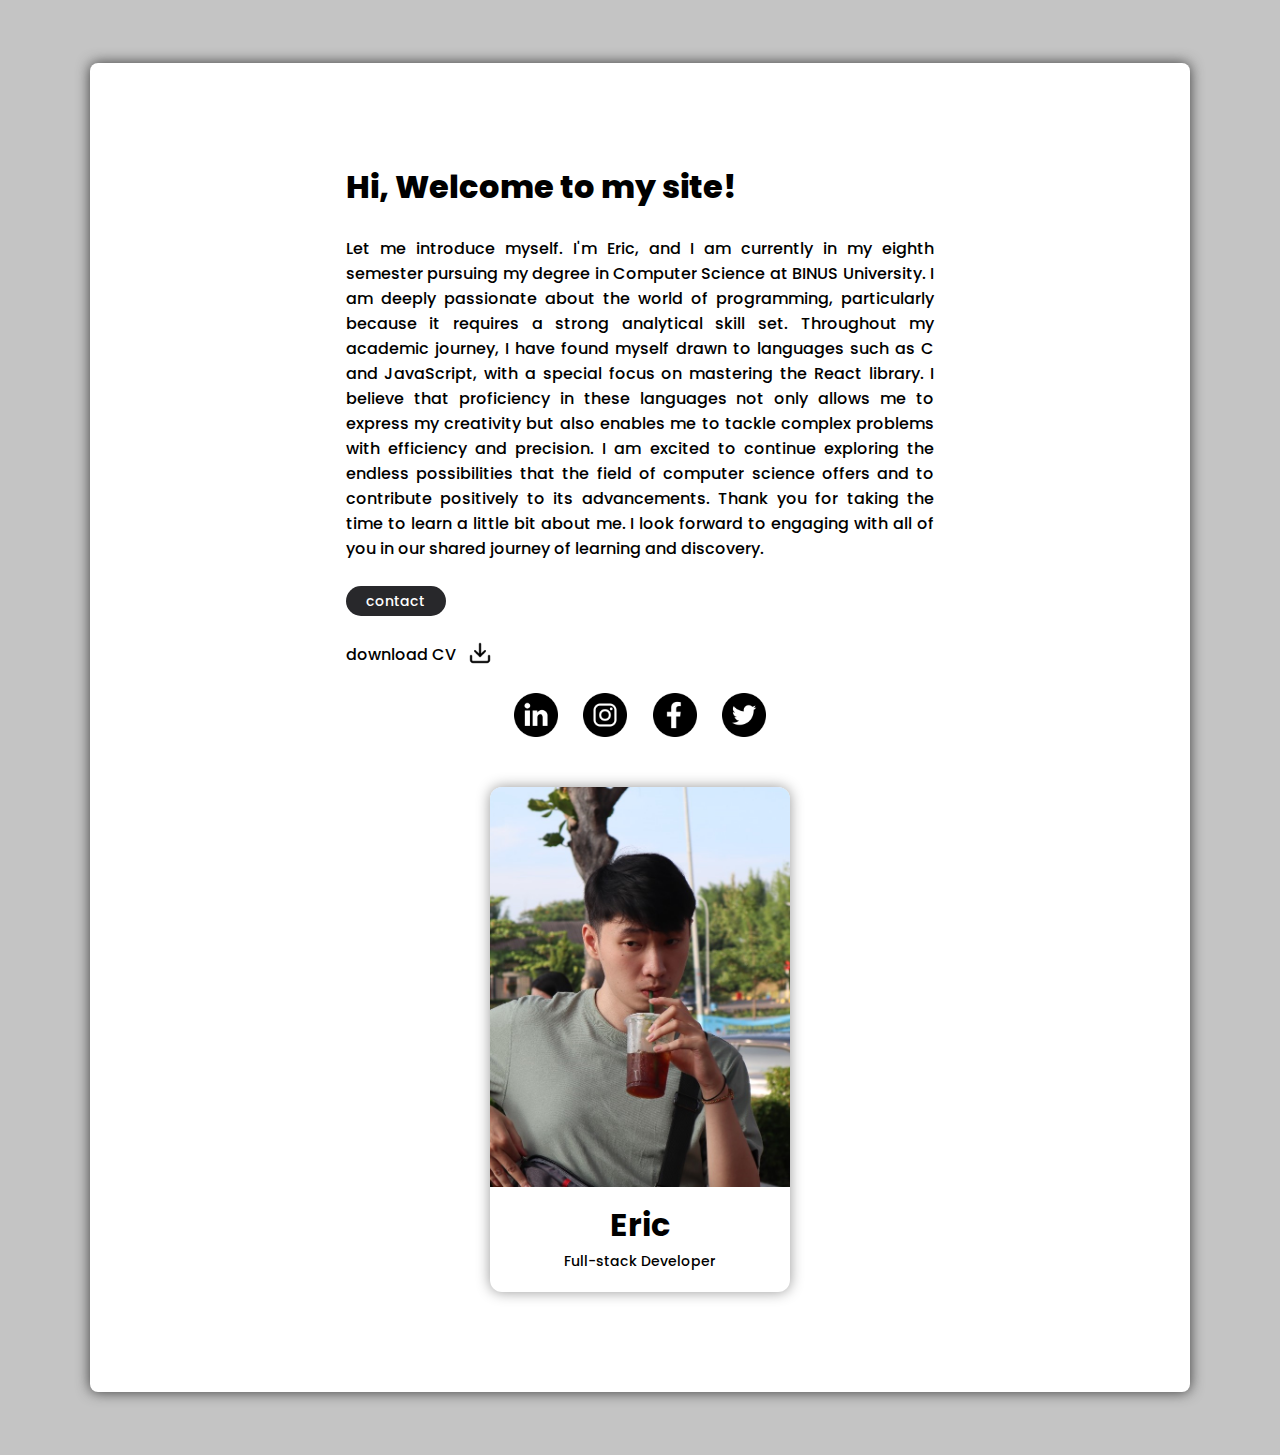
==== index.html @ e8d2fe35 "first commit" ====
<!DOCTYPE html>
<html lang="en">
<head>
    <meta charset="UTF-8">
    <meta name="viewport" content="width=device-width, initial-scale=1.0">
    <title>Web Portofolio</title>
    <link rel="icon" href="../assets/logo/dumbwaysIcon.png">
    <link rel="stylesheet" href="css/style.css">
    <link href="https://fonts.googleapis.com/css2?family=Poppins:ital,wght@0,100;0,200;0,300;0,400;0,500;0,600;0,700;0,800;0,900;1,100;1,200;1,300;1,400;1,500;1,600;1,700;1,800;1,900&display=swap" rel="stylesheet">
</head>
<body>
    <div class="cardBox">
        <div class="cardContent1">
            <h1>Hi, Welcome to my site!</h1>
            <p>Let me introduce myself. I'm Eric, and I am currently in my eighth semester pursuing my degree in Computer Science at BINUS University. I am deeply passionate about the world of programming, particularly because it requires a strong analytical skill set. Throughout my academic journey, I have found myself drawn to languages such as C and JavaScript, with a special focus on mastering the React library. I believe that proficiency in these languages not only allows me to express my creativity but also enables me to tackle complex problems with efficiency and precision. I am excited to continue exploring the endless possibilities that the field of computer science offers and to contribute positively to its advancements. Thank you for taking the time to learn a little bit about me. I look forward to engaging with all of you in our shared journey of learning and discovery. </p>
            <button class="contact">
                contact
            </button>
            <br/>
            <div class="downloadCV">
                <div class="dcvCont">
                    <a class="dcvText" href="../assets/docs/ERIC - CV.pdf" download>download CV</a>
                </div>
                <div class="dcvCont">
                    <a href="../assets/docs/ERIC - CV.pdf" download>
                        <img class="dcvImg" src="../assets/icons/iconDownload.png" alt="">
                    </a>
                </div>
            </div>
        </div>

        <div class="sosmedLogo">
            <a href="https://www.linkedin.com/feed/" target="_blank"><img src="../assets/icons/linkedin.png" alt=""></a>
            <a class="marginLeftSosmed" href="https://www.instagram.com/" target="_blank"><img src="../assets/icons/instagram.png" alt=""></a>
            <a class="marginLeftSosmed" href="https://www.facebook.com/" target="_blank"><img src="../assets/icons/facebook.png" alt=""></a>
            <a class="marginLeftSosmed" href="https://twitter.com/" target="_blank"><img src="../assets/icons/twitter.png" alt=""></a>
        </div>

        <div class="profileCard">
            <div class="pfCard">
                <img style="width: 300px; border-top-left-radius: 12px; border-top-right-radius: 12px;" src="../assets/image/selfPic.jpg" alt="">
                <h1>Eric</h1>
                <p>Full-stack Developer</p>
            </div>
        </div>
    </div>
</body>
</html>
---- css/style.css ----
*{
    margin: 0;
    padding: 0;
}

body {
    background-color: #C4C4C4;
}

.cardBox {
    background-color: white;
    margin: 7vh 7vw;
    padding: 100px 20vw;
    border-radius: 8px;
    box-shadow: 0px 0px 14px rgb(58, 58, 58);
}

.cardContent1 > h1 {
    font-family: 'Poppins';
    font-weight: 800;

    margin-bottom: 25px;
}

.cardContent1 > p {
    font-family: 'Poppins';
    font-weight: 500;
    margin-bottom: 25px;

    text-align: justify;
}

.contact {
    background-color: #28282B;
    color: white;

    font-family: 'Poppins';
    font-weight: 500;
    font-size: 14px;

    width: 100px;
    height: 30px;
    border-style: none;
    border-radius: 18px;

    margin-bottom: 25px;
}

.downloadCV {
    display: flex;
    flex-direction: row;
}

.dcvCont {
    /* background-color: red; */
    height: 3vh ;
    display: flex;
    flex-direction: column;
    justify-content: center;
}

.dcvText {
    font-family: 'Poppins';
    font-weight: 500;
    font-size: 16px;
    padding-right: 1vw;

    text-decoration: none;
    color: black;
}

.dcvImg {
    width: 24px;
    height: 24px;
    /* background-color: red; */
}

.sosmedLogo {
    display: flex;
    flex-direction: row;
    justify-content: center;
    /* background-color: red; */
    margin: 25px 0;
}

.sosmedLogo > a {
    width: 44px;
    height: 44px;
}
.sosmedLogo > a > img {
    width: 44px;
    height: 44px;
}

.marginLeftSosmed {
    margin-left: 2vw;
}

.profileCard {
    display: flex;
    flex-direction: column;
    align-items: center;
    margin-top: 50px;
}

.pfCard{
    box-shadow: 0px 0px 14px rgb(151, 151, 151);
    border-radius: 12px;
}

.pfCard > h1 {
    font-family: 'Poppins';
    text-align: center;
    font-weight: 700;
    font-size: 32px;
    margin-top: 10px;
    height: 50px;
    /* background-color: red; */
}

.pfCard > p {
    font-family: 'Poppins';
    font-weight: 500;
    font-size: 14px;
    text-align: center;
    margin-bottom: 20px;
}
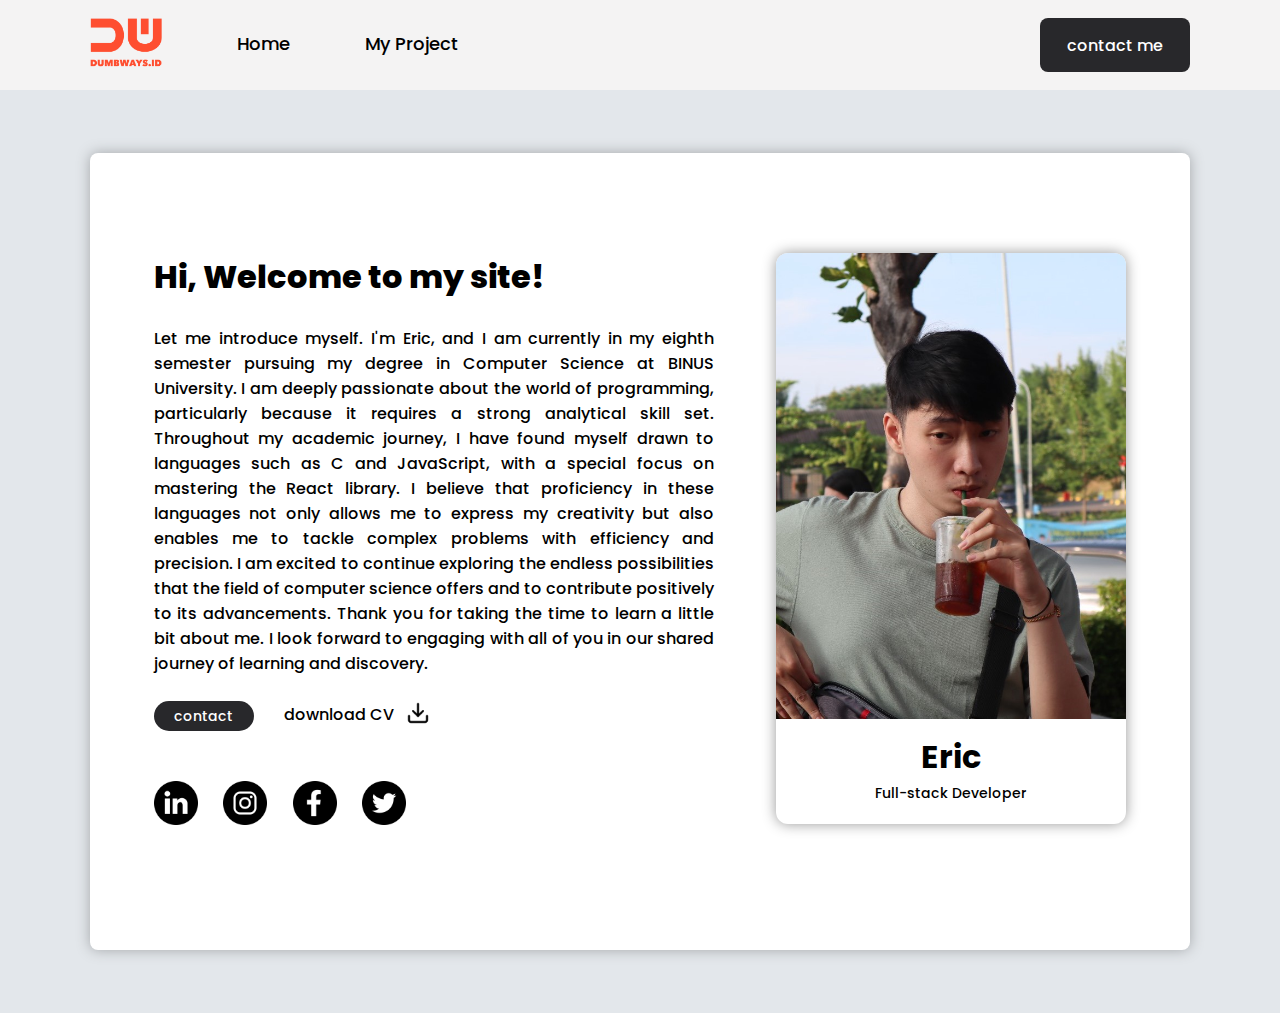
==== commit b2718e8f: "Add Navbar and Contact Me Page, Reconstruct Home Page" ====
--- a/index.html
+++ b/index.html
@@ -4,45 +4,66 @@
     <meta charset="UTF-8">
     <meta name="viewport" content="width=device-width, initial-scale=1.0">
     <title>Web Portofolio</title>
-    <link rel="icon" href="../assets/logo/dumbwaysIcon.png">
-    <link rel="stylesheet" href="css/style.css">
+    <link rel="icon" href="assets/logo/dumbwaysIcon.png">
+    <link rel="stylesheet" href="/index.css">
     <link href="https://fonts.googleapis.com/css2?family=Poppins:ital,wght@0,100;0,200;0,300;0,400;0,500;0,600;0,700;0,800;0,900;1,100;1,200;1,300;1,400;1,500;1,600;1,700;1,800;1,900&display=swap" rel="stylesheet">
 </head>
 <body>
+    <div class="header">
+        <div class="navbar">
+            <ul>
+                <li><img style="width: auto; height: 50px;" src="assets/logo/dumbwaysLogo.png" alt=""></li>
+                <li class="marginLeftNavbar"><a style="text-decoration: none; color: black;" href="index.html">Home</a></li>
+                <li class="marginLeftNavbar"><a style="text-decoration: none; color: black;" href="">My Project</a></li>
+            </ul>
+        </div>
+
+        <div class="contactMe">
+            <a href="../contactMe/contactMe.html">
+                contact me
+            </a>
+        </div>
+    </div>
+
     <div class="cardBox">
-        <div class="cardContent1">
-            <h1>Hi, Welcome to my site!</h1>
-            <p>Let me introduce myself. I'm Eric, and I am currently in my eighth semester pursuing my degree in Computer Science at BINUS University. I am deeply passionate about the world of programming, particularly because it requires a strong analytical skill set. Throughout my academic journey, I have found myself drawn to languages such as C and JavaScript, with a special focus on mastering the React library. I believe that proficiency in these languages not only allows me to express my creativity but also enables me to tackle complex problems with efficiency and precision. I am excited to continue exploring the endless possibilities that the field of computer science offers and to contribute positively to its advancements. Thank you for taking the time to learn a little bit about me. I look forward to engaging with all of you in our shared journey of learning and discovery. </p>
-            <button class="contact">
-                contact
-            </button>
-            <br/>
-            <div class="downloadCV">
-                <div class="dcvCont">
-                    <a class="dcvText" href="../assets/docs/ERIC - CV.pdf" download>download CV</a>
+        <div class="leftCardBox">
+            <div class="cardContent1">
+                <h1>Hi, Welcome to my site!</h1>
+                <p>Let me introduce myself. I'm Eric, and I am currently in my eighth semester pursuing my degree in Computer Science at BINUS University. I am deeply passionate about the world of programming, particularly because it requires a strong analytical skill set. Throughout my academic journey, I have found myself drawn to languages such as C and JavaScript, with a special focus on mastering the React library. I believe that proficiency in these languages not only allows me to express my creativity but also enables me to tackle complex problems with efficiency and precision. I am excited to continue exploring the endless possibilities that the field of computer science offers and to contribute positively to its advancements. Thank you for taking the time to learn a little bit about me. I look forward to engaging with all of you in our shared journey of learning and discovery. </p>
+                <div class="contactCv">
+                    <button class="contact">
+                        contact
+                    </button>
+                    <div class="downloadCV">
+                        <div class="dcvCont">
+                            <a class="dcvText" href="assets/docs/ERIC - CV.pdf" download>download CV</a>
+                        </div>
+                        <div class="dcvCont">
+                            <a href="assets/docs/ERIC - CV.pdf" download>
+                                <img class="dcvImg" src="assets/icons/iconDownload.png" alt="">
+                            </a>
+                        </div>
+                    </div>
                 </div>
-                <div class="dcvCont">
-                    <a href="../assets/docs/ERIC - CV.pdf" download>
-                        <img class="dcvImg" src="../assets/icons/iconDownload.png" alt="">
-                    </a>
+                <div class="sosmedLogo">
+                    <a href="https://www.linkedin.com/feed/" target="_blank"><img src="assets/icons/linkedin.png" alt=""></a>
+                    <a class="marginLeftSosmed" href="https://www.instagram.com/" target="_blank"><img src="assets/icons/instagram.png" alt=""></a>
+                    <a class="marginLeftSosmed" href="https://www.facebook.com/" target="_blank"><img src="assets/icons/facebook.png" alt=""></a>
+                    <a class="marginLeftSosmed" href="https://twitter.com/" target="_blank"><img src="assets/icons/twitter.png" alt=""></a>
                 </div>
             </div>
         </div>
 
-        <div class="sosmedLogo">
-            <a href="https://www.linkedin.com/feed/" target="_blank"><img src="../assets/icons/linkedin.png" alt=""></a>
-            <a class="marginLeftSosmed" href="https://www.instagram.com/" target="_blank"><img src="../assets/icons/instagram.png" alt=""></a>
-            <a class="marginLeftSosmed" href="https://www.facebook.com/" target="_blank"><img src="../assets/icons/facebook.png" alt=""></a>
-            <a class="marginLeftSosmed" href="https://twitter.com/" target="_blank"><img src="../assets/icons/twitter.png" alt=""></a>
+        <div class="rightCardBox">
+            <div class="profileCard">
+                <div class="pfCard">
+                    <img style="width: 350px; border-top-left-radius: 12px; border-top-right-radius: 12px;" src="assets/image/selfPic.jpg" alt="">
+                    <h1>Eric</h1>
+                    <p>Full-stack Developer</p>
+                </div>
+            </div>
         </div>
 
-        <div class="profileCard">
-            <div class="pfCard">
-                <img style="width: 300px; border-top-left-radius: 12px; border-top-right-radius: 12px;" src="../assets/image/selfPic.jpg" alt="">
-                <h1>Eric</h1>
-                <p>Full-stack Developer</p>
-            </div>
-        </div>
     </div>
 </body>
 </html>--- a/index.css
+++ b/index.css
@@ -0,0 +1,215 @@
+*{
+    margin: 0;
+    padding: 0;
+}
+
+body {
+    background-color: #e3e7eb;
+}
+
+.header {
+    background-color: #f4f3f3;
+
+    display: flex;
+    flex-direction: row;
+    flex: 1;
+
+    padding: 2vh 7vw;
+}
+
+.navbar {
+    display: flex;
+    flex: 0.9;
+}
+
+.navbar > ul {
+    display: flex;
+    flex-direction: row;
+}
+
+.navbar > ul > li {
+    list-style: none;
+}
+
+.marginLeftNavbar {
+    /* width: 100px; */
+    height: 50px;
+    margin-left: 75px;
+    display: flex;
+    flex-direction: column;
+    justify-content: center;
+    text-align: center;
+    /* background-color: red; */
+
+    font-family: 'Poppins';
+    font-size: 18px;
+    font-weight: 500;
+}
+
+.marginLeftNavbar > a:hover {
+    font-weight: 700;
+}
+
+.contactMe {
+    display: flex;
+    flex: 0.1;
+}
+
+.contactMe > a {
+    background-color: #28282B;
+    color: white;
+    font-family: 'Poppins';
+    font-weight: 500;
+    font-size: 16px;
+    width: 150px;
+    height: auto;
+    border-style: none;
+    border-radius: 8px;
+
+    text-decoration: none;
+    text-align: center;
+    display: flex;
+    flex-direction: column;
+    justify-content: center;
+}
+
+.cardBox {
+    background-color: white;
+    margin: 7vh 7vw;
+    /* padding: 100px 20vw; */
+    padding: 100px 5vw;
+    border-radius: 8px;
+    box-shadow: 0px 0px 14px #a3a6a9;
+
+    display: flex;
+    flex: 1;
+}
+
+.leftCardBox {
+    display: flex;
+    flex: 0.7;
+}
+.rightCardBox {
+    display: flex;
+    flex: 0.3;
+    flex-direction: row;
+    justify-content: right;
+}
+
+.cardContent1 {
+    width: 90%;
+}
+
+.cardContent1 > h1 {
+    font-family: 'Poppins';
+    font-weight: 800;
+
+    margin-bottom: 25px;
+}
+
+.cardContent1 > p {
+    font-family: 'Poppins';
+    font-weight: 500;
+    margin-bottom: 25px;
+
+    text-align: justify;
+}
+
+.contactCv {
+    display: flex;
+}
+
+.contact {
+    background-color: #28282B;
+    color: white;
+
+    font-family: 'Poppins';
+    font-weight: 500;
+    font-size: 14px;
+
+    width: 100px;
+    height: 30px;
+    border-style: none;
+    border-radius: 18px;
+
+    margin-bottom: 25px;
+}
+
+.downloadCV {
+    display: flex;
+    flex-direction: row;
+    margin-left: 30px;
+}
+
+.dcvCont {
+    /* background-color: red; */
+    height: 3vh ;
+    display: flex;
+    flex-direction: column;
+    justify-content: center;
+}
+
+.dcvText {
+    font-family: 'Poppins';
+    font-weight: 500;
+    font-size: 16px;
+    padding-right: 1vw;
+
+    text-decoration: none;
+    color: black;
+}
+
+.dcvImg {
+    width: 24px;
+    height: 24px;
+    /* background-color: red; */
+}
+
+.sosmedLogo {
+    display: flex;
+    flex-direction: row;
+    justify-content: left;
+    margin: 25px 0;
+}
+
+.sosmedLogo > a {
+    width: 44px;
+    height: 44px;
+}
+.sosmedLogo > a > img {
+    width: 44px;
+    height: 44px;
+}
+
+.marginLeftSosmed {
+    margin-left: 2vw;
+}
+
+.profileCard {
+    display: flex;
+    flex-direction: column;
+    align-items: center;
+}
+
+.pfCard{
+    box-shadow: 0px 0px 14px rgb(151, 151, 151);
+    border-radius: 12px;
+}
+
+.pfCard > h1 {
+    font-family: 'Poppins';
+    text-align: center;
+    font-weight: 700;
+    font-size: 32px;
+    margin-top: 10px;
+    height: 50px;
+    /* background-color: red; */
+}
+
+.pfCard > p {
+    font-family: 'Poppins';
+    font-weight: 500;
+    font-size: 14px;
+    text-align: center;
+    margin-bottom: 20px;
+}
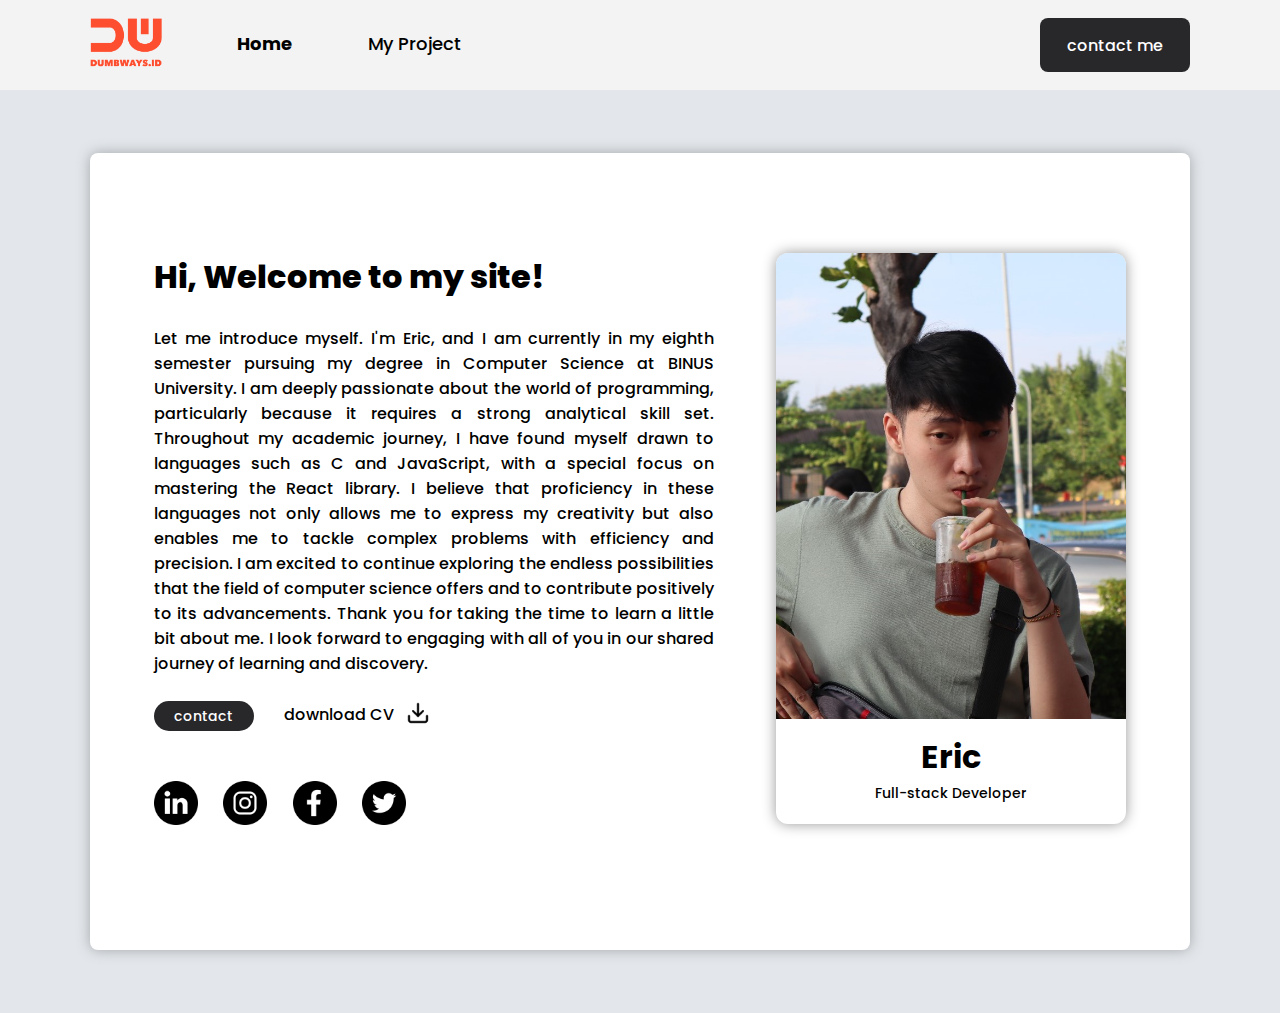
==== commit abc8b9a9: "Until Task Day 5" ====
--- a/index.html
+++ b/index.html
@@ -13,8 +13,8 @@
         <div class="navbar">
             <ul>
                 <li><img style="width: auto; height: 50px;" src="assets/logo/dumbwaysLogo.png" alt=""></li>
-                <li class="marginLeftNavbar"><a style="text-decoration: none; color: black;" href="index.html">Home</a></li>
-                <li class="marginLeftNavbar"><a style="text-decoration: none; color: black;" href="">My Project</a></li>
+                <li class="marginLeftNavbar"><a class="active" style="text-decoration: none; color: black;" href="index.html">Home</a></li>
+                <li class="marginLeftNavbar"><a style="text-decoration: none; color: black;" href="myProject/myProject.html">My Project</a></li>
             </ul>
         </div>
 
@@ -63,7 +63,8 @@
                 </div>
             </div>
         </div>
+    </div>
 
-    </div>
+    <script src="index.js"></script>
 </body>
 </html>--- a/index.css
+++ b/index.css
@@ -45,6 +45,10 @@
     font-size: 18px;
     font-weight: 500;
 }
+
+.active {
+    font-weight: 700;
+  }
 
 .marginLeftNavbar > a:hover {
     font-weight: 700;
